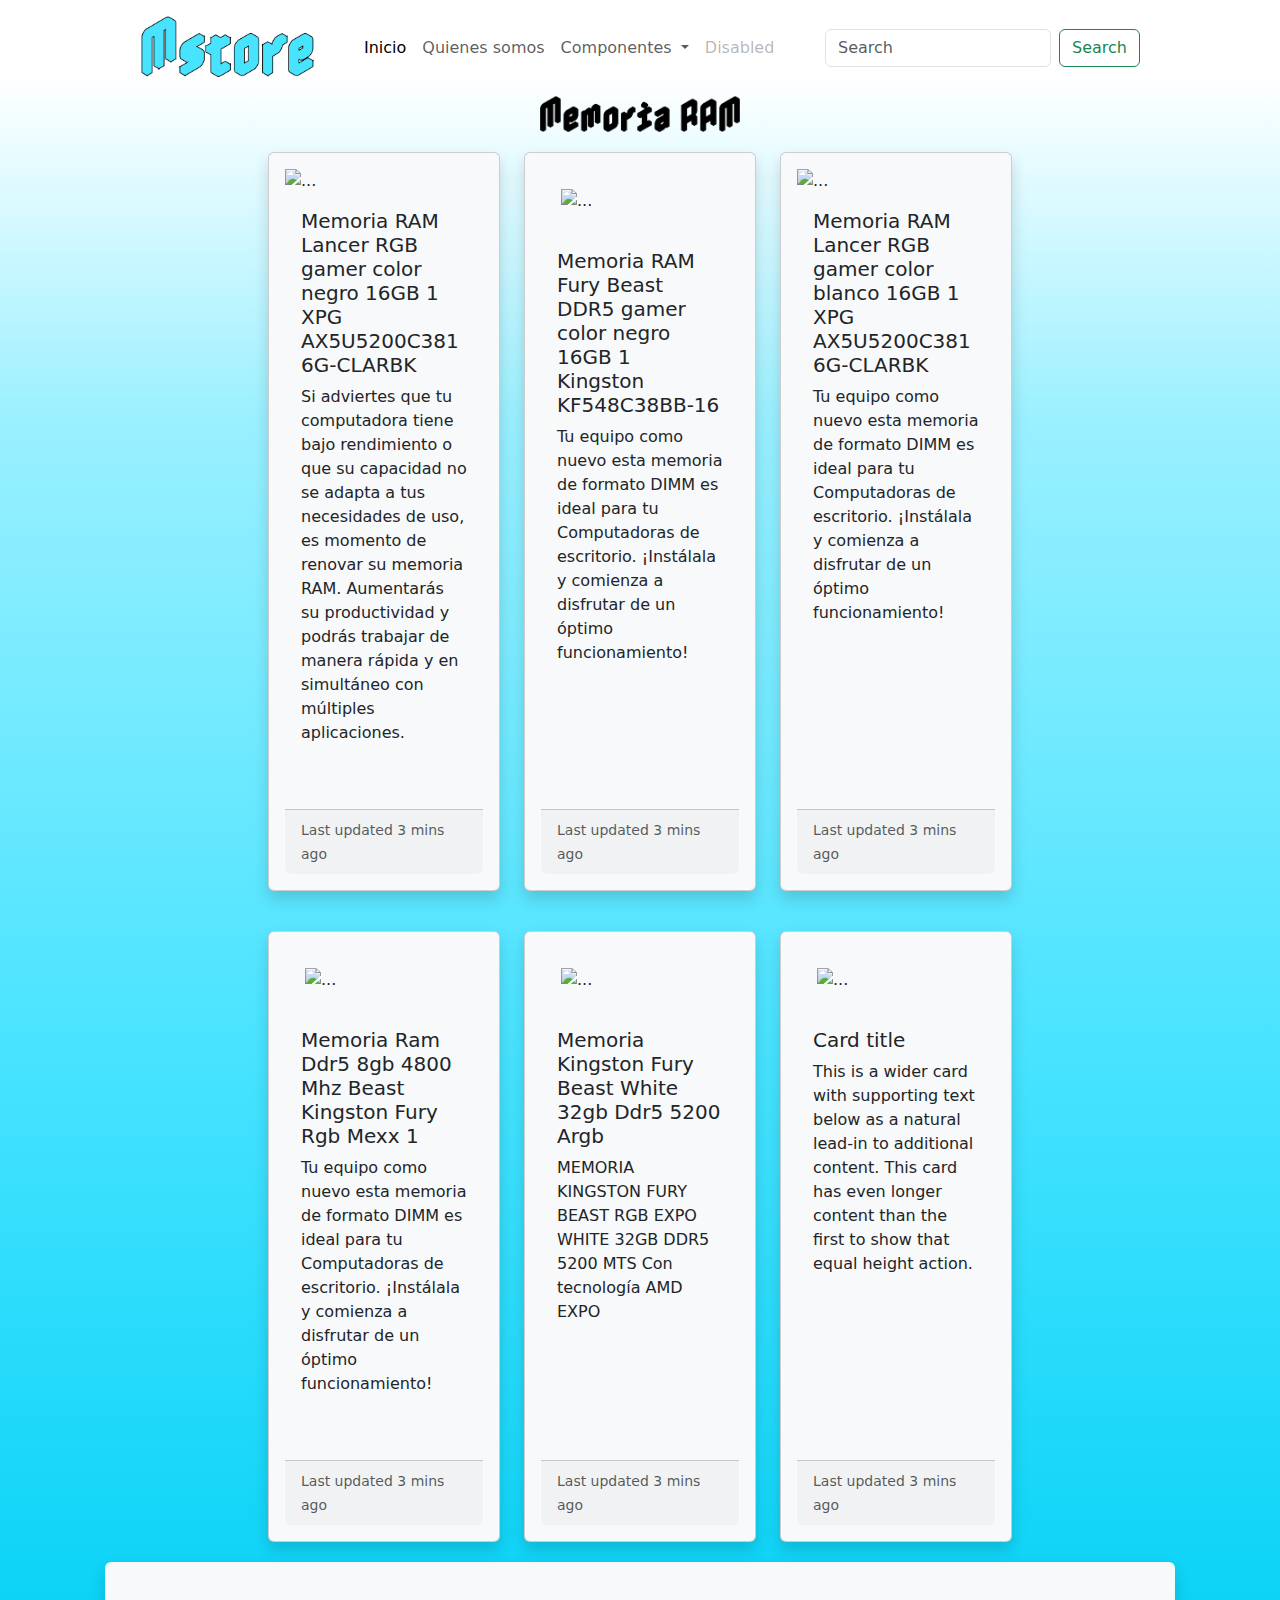
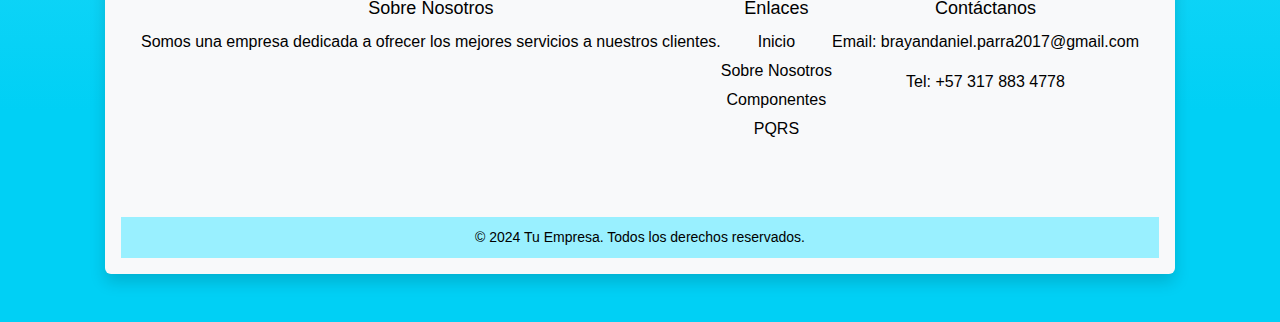
==== memorias-ram.html @ 0d18f888 "Se agrega el proyecto" ====
<!DOCTYPE html>
<html lang="en">
<head>
    <meta charset="UTF-8">
    <meta name="viewport" content="width=device-width, initial-scale=1.0">
    <title>Mundo Tecnologico</title>
    <link rel="icon" href="img/logo3.ico">
    <link rel="stylesheet" href="css/style.css">
    <link href="https://cdn.jsdelivr.net/npm/bootstrap@5.3.3/dist/css/bootstrap.min.css" rel="stylesheet" integrity="sha384-QWTKZyjpPEjISv5WaRU9OFeRpok6YctnYmDr5pNlyT2bRjXh0JMhjY6hW+ALEwIH" crossorigin="anonymous">
</head>
<body>
  <!-- Inicio del header -->
    <nav class="navbar navbar-expand-lg bg-transparent header ">
        <div class="container-fluid">
          <a class="navbar-brand" href="#">
            <img src="./img/Mstore azul sin punto.png" alt="" width="200px">
          </a>
          <button class="navbar-toggler" type="button" data-bs-toggle="collapse" data-bs-target="#navbarSupportedContent" aria-controls="navbarSupportedContent" aria-expanded="false" aria-label="Toggle navigation">
            <span class="navbar-toggler-icon"></span>
          </button>
          <div class="collapse navbar-collapse" id="navbarSupportedContent">
            <ul class="navbar-nav me-auto mb-2 mb-lg-0">
              <li class="nav-item">
                <a class="nav-link active" aria-current="page" href="index.html">Inicio</a>
              </li>
              <li class="nav-item">
                <a class="nav-link" href="#">Quienes somos</a>
              </li>
              <li class="nav-item dropdown">
                <a class="nav-link dropdown-toggle" href="#" role="button" data-bs-toggle="dropdown" aria-expanded="false">
                  Componentes
                </a>
                <ul class="dropdown-menu">
                  <li><a class="dropdown-item" href="procesadores.html">Procesadores (CPUs)</a></li>
                  <li><a class="dropdown-item" href="tarjetas-g.html">Tarjetas gráficas (GPUs)</a></li>
                  <li><a class="dropdown-item" href="placas-base.html">Placas base (Motherboards)</a></li>
                  <li><a class="dropdown-item" href="memorias-ram.html">Memoria RAM</a></li>
                  <li><a class="dropdown-item" href="discos-duros.html">Discos duros y SSDs</a></li>
                  <li><a class="dropdown-item" href="tarjetas-m.html">Tarjetas madre adicionales</a></li>
                  
                </ul>
              </li>
              <li class="nav-item">
                <a class="nav-link disabled" aria-disabled="true">Disabled</a>
              </li>
            </ul>
            <form class="d-flex" role="search">
              <input class="form-control me-2" type="search" placeholder="Search" aria-label="Search">
              <button class="btn btn-outline-success" type="submit">Search</button>
            </form>
          </div>
        </div>
      </nav>

    
      <!-- Inicio de card -->
      <div>
            <img src="./img/Memoria RAM.png" alt="" width="200px">
      </div>
    
      <!-- sss -->
      <div class="row row-cols-1 row-cols-md-3 g-4 productos">
        <div class="col">
          <div class="card h-100 shadow p-3 mb-5 bg-body-tertiary rounded">
            <img src="https://http2.mlstatic.com/D_NQ_NP_897863-MLA52660355484_112022-O.webp"style="width: 300px; class="card-img-top" alt="...">
            <div class="card-body">
              <h5 class="card-title">Memoria RAM Lancer RGB gamer color negro 16GB 1 XPG AX5U5200C3816G-CLARBK</h5>
              <p class="card-text">Si adviertes que tu computadora tiene bajo rendimiento o que su capacidad no se adapta a tus necesidades de uso, es momento de renovar su memoria RAM. Aumentarás su productividad y podrás trabajar de manera rápida y en simultáneo con múltiples aplicaciones.</p>
            </div>
            <div class="card-footer">
              <small class="text-body-secondary">Last updated 3 mins ago</small>
            </div>
          </div>
        </div>
        <div class="col">
          <div class="card h-100 shadow p-3 mb-5 bg-body-tertiary rounded">
            <img src="https://http2.mlstatic.com/D_NQ_NP_662503-MLA48689385503_122021-O.webp"style="width: 300px; padding: 20px;class="card-img-top" alt="...">
            <div class="card-body">
              <h5 class="card-title">Memoria RAM Fury Beast DDR5 gamer color negro 16GB 1 Kingston KF548C38BB-16</h5>
              <p class="card-text">Tu equipo como nuevo esta memoria de formato DIMM es ideal para tu Computadoras de escritorio. ¡Instálala y comienza a disfrutar de un óptimo funcionamiento!</p>
            </div>
            <div class="card-footer">
              <small class="text-body-secondary">Last updated 3 mins ago</small>
            </div>
          </div>
        </div>
        <div class="col">
          <div class="card h-100 shadow p-3 mb-5 bg-body-tertiary rounded">
            <img src="https://http2.mlstatic.com/D_NQ_NP_998223-MLA52660480248_112022-O.webp"style="width: 300px; class="card-img-top" alt="...">
            <div class="card-body">
              <h5 class="card-title">Memoria RAM Lancer RGB gamer color blanco 16GB 1 XPG AX5U5200C3816G-CLARBK</h5>
              <p class="card-text">Tu equipo como nuevo esta memoria de formato DIMM es ideal para tu Computadoras de escritorio. ¡Instálala y comienza a disfrutar de un óptimo funcionamiento!</p>
            </div>
            <div class="card-footer">
              <small class="text-body-secondary">Last updated 3 mins ago</small>
            </div>
          </div>
        </div>
      </div>
      <div class="row row-cols-1 row-cols-md-3 g-4 productos">
        <div class="col">
          <div class="card h-100 shadow p-3 mb-5 bg-body-tertiary rounded">
            <img src="https://http2.mlstatic.com/D_NQ_NP_867048-MLU69819001961_062023-O.webp"style="width: 300px; padding: 20px; class="card-img-top" alt="...">
            <div class="card-body">
              <h5 class="card-title">Memoria Ram Ddr5 8gb 4800 Mhz Beast Kingston Fury Rgb Mexx 1</h5>
              <p class="card-text">Tu equipo como nuevo esta memoria de formato DIMM es ideal para tu Computadoras de escritorio. ¡Instálala y comienza a disfrutar de un óptimo funcionamiento!</p>
            </div>
            <div class="card-footer">
              <small class="text-body-secondary">Last updated 3 mins ago</small>
            </div>
          </div>
        </div>
        <div class="col">
          <div class="card h-100 shadow p-3 mb-5 bg-body-tertiary rounded">
            <img src="https://http2.mlstatic.com/D_NQ_NP_715182-MLU72867420324_112023-O.webp"style="width: 300px; padding: 20px; class="card-img-top" alt="...">
            <div class="card-body">
              <h5 class="card-title">Memoria Kingston Fury Beast White 32gb Ddr5 5200 Argb</h5>
              <p class="card-text">MEMORIA KINGSTON FURY BEAST RGB EXPO WHITE 32GB DDR5 5200 MTS Con tecnología AMD EXPO</p>
            </div>
            <div class="card-footer">
              <small class="text-body-secondary">Last updated 3 mins ago</small>
            </div>
          </div>
        </div>
        <div class="col">
          <div class="card h-100 shadow p-3 mb-5 bg-body-tertiary rounded">
            <img src="https://http2.mlstatic.com/D_NQ_NP_721995-MLU71048145146_082023-O.webp" style="width: 300px;  padding: 20px; class="card-img-top" alt="...">
            <div class="card-body">
              <h5 class="card-title">Card title</h5>
              <p class="card-text">This is a wider card with supporting text below as a natural lead-in to additional content. This card has even longer content than the first to show that equal height action.</p>
            </div>
            <div class="card-footer">
              <small class="text-body-secondary">Last updated 3 mins ago</small>
            </div>
          </div>
        </div>
      </div>
      <footer id="qs" class="site-footer shadow p-3 mb-5 bg-body-tertiary rounded">
        <div class="footer-container">
          <div class="footer-about">
            <h3>Sobre Nosotros</h3>
            <p>Somos una empresa dedicada a ofrecer los mejores servicios a nuestros clientes.</p>
          </div>
          
          <div class="footer-links">
            <h3>Enlaces</h3>
            <ul>
              <li><a href="index.html">Inicio</a></li>
              <li><a href="#qs">Sobre Nosotros</a></li>
              <li><a href="catalogo.html">Componentes</a></li>
              <li><a href="pqrs.html">PQRS</a></li>
            </ul>
          </div>
          
          <div class="footer-contact">
            <h3>Contáctanos</h3>
            <p>Email: brayandaniel.parra2017@gmail.com</p>
            <p>Tel: +57 317 883 4778</p>
          </div>
        </div>
        
        <div class="footer-bottom">
          <p>&copy; 2024 Tu Empresa. Todos los derechos reservados.</p>
        </div>
      </footer>
    <script src="https://cdn.jsdelivr.net/npm/bootstrap@5.3.3/dist/js/bootstrap.bundle.min.js" integrity="sha384-YvpcrYf0tY3lHB60NNkmXc5s9fDVZLESaAA55NDzOxhy9GkcIdslK1eN7N6jIeHz" crossorigin="anonymous"></script> 
</body>
</html>
---- css/style.css ----
body{
    width: 100%;
    height: 100%;
    background-color: #ffffff;
background-image: linear-gradient(180deg, #ffffff 4%, #99f0ff 22%, #47e3ff 55%, #00d0f5 89%);

    background-size:auto;
    display: flex;
    flex-direction: column;
    justify-content: flex-start;
    align-items: center;
}
/* Inicio del header */
.header{
    width: 80%;
    height: 6em;
    background-color: #A5A9B6;
    display: flex;
    flex-direction: row;
    justify-content: center;
    align-items: center;
    position:static;
}
/* Inicio del nav*/
.barnav{
    width: 60%;
    height: 80%;
    display: flex;
    flex-direction: row;
    justify-content: center;
    align-items: center;
    flex-wrap: wrap;
}
/* Inicio de card */
.productos{
    width: 60%;
    height: 80%;
    padding-bottom: 20px;
    padding-top: 20px;
    
  
}



.preview-button:hover {
    background-color: #ffff00; /* Color más oscuro cuando se pasa el cursor */

}
.preview-button {
    background-color: #000; /* Verde agradable */
    color: rgb(255, 255, 255); /* Texto blanco */
    border: none; /* Sin borde */
    padding: 10px 20px; /* Espaciado interno */
    text-align: center; /* Centrar el texto */
    font-size: 16px; /* Tamaño de la fuente */
    border-radius: 5px; /* Bordes redondeados */
    cursor: pointer; /* Cambiar cursor a mano */
    transition: background-color 0.3s ease; /* Suavizar el cambio de color al pasar el cursor */
}

.preview-button:hover {
    background-color: #ffff00; /* Color más oscuro cuando se pasa el cursor */
    color: #000;
}



/* Inicio del footer */
.site-footer {
    background-color: #fff; /* Fondo oscuro */
    color: rgb(0, 0, 0); /* Texto en blanco */
    padding: 20px 0; /* Espaciado superior e inferior */
    text-align: center; /* Centrado del texto */
    font-family: Arial, sans-serif; /* Fuente simple */
}

.footer-container {
    display: flex;
    justify-content: space-around; /* Espaciado uniforme entre secciones */
    flex-wrap: wrap; /* Hacer que los elementos se ajusten en pantallas pequeñas */
    padding: 20px;
    max-width: 1200px; /* Ancho máximo */
    margin: 0 auto; /* Centrar el contenido */
}

.footer-about, .footer-links, .footer-contact {
    margin-bottom: 20px;
}

.footer-about h3, .footer-links h3, .footer-contact h3 {
    margin-bottom: 10px;
    font-size: 18px;
}

.footer-links ul {
    list-style-type: none; /* Sin puntos en la lista */
    padding: 0;
}

.footer-links ul li {
    margin: 5px 0;
}

.footer-links ul li a {
    color: #000;
    text-decoration: none;
}

.footer-links ul li a:hover {
    text-decoration: underline; /* Subrayado al pasar el cursor */
}

.footer-bottom {
    background-color: #99F0FF; /* Fondo más oscuro para el pie inferior */
    padding: 10px;
    margin-top: 20px;
}

.footer-bottom p {
    margin: 0;
    font-size: 14px;
}
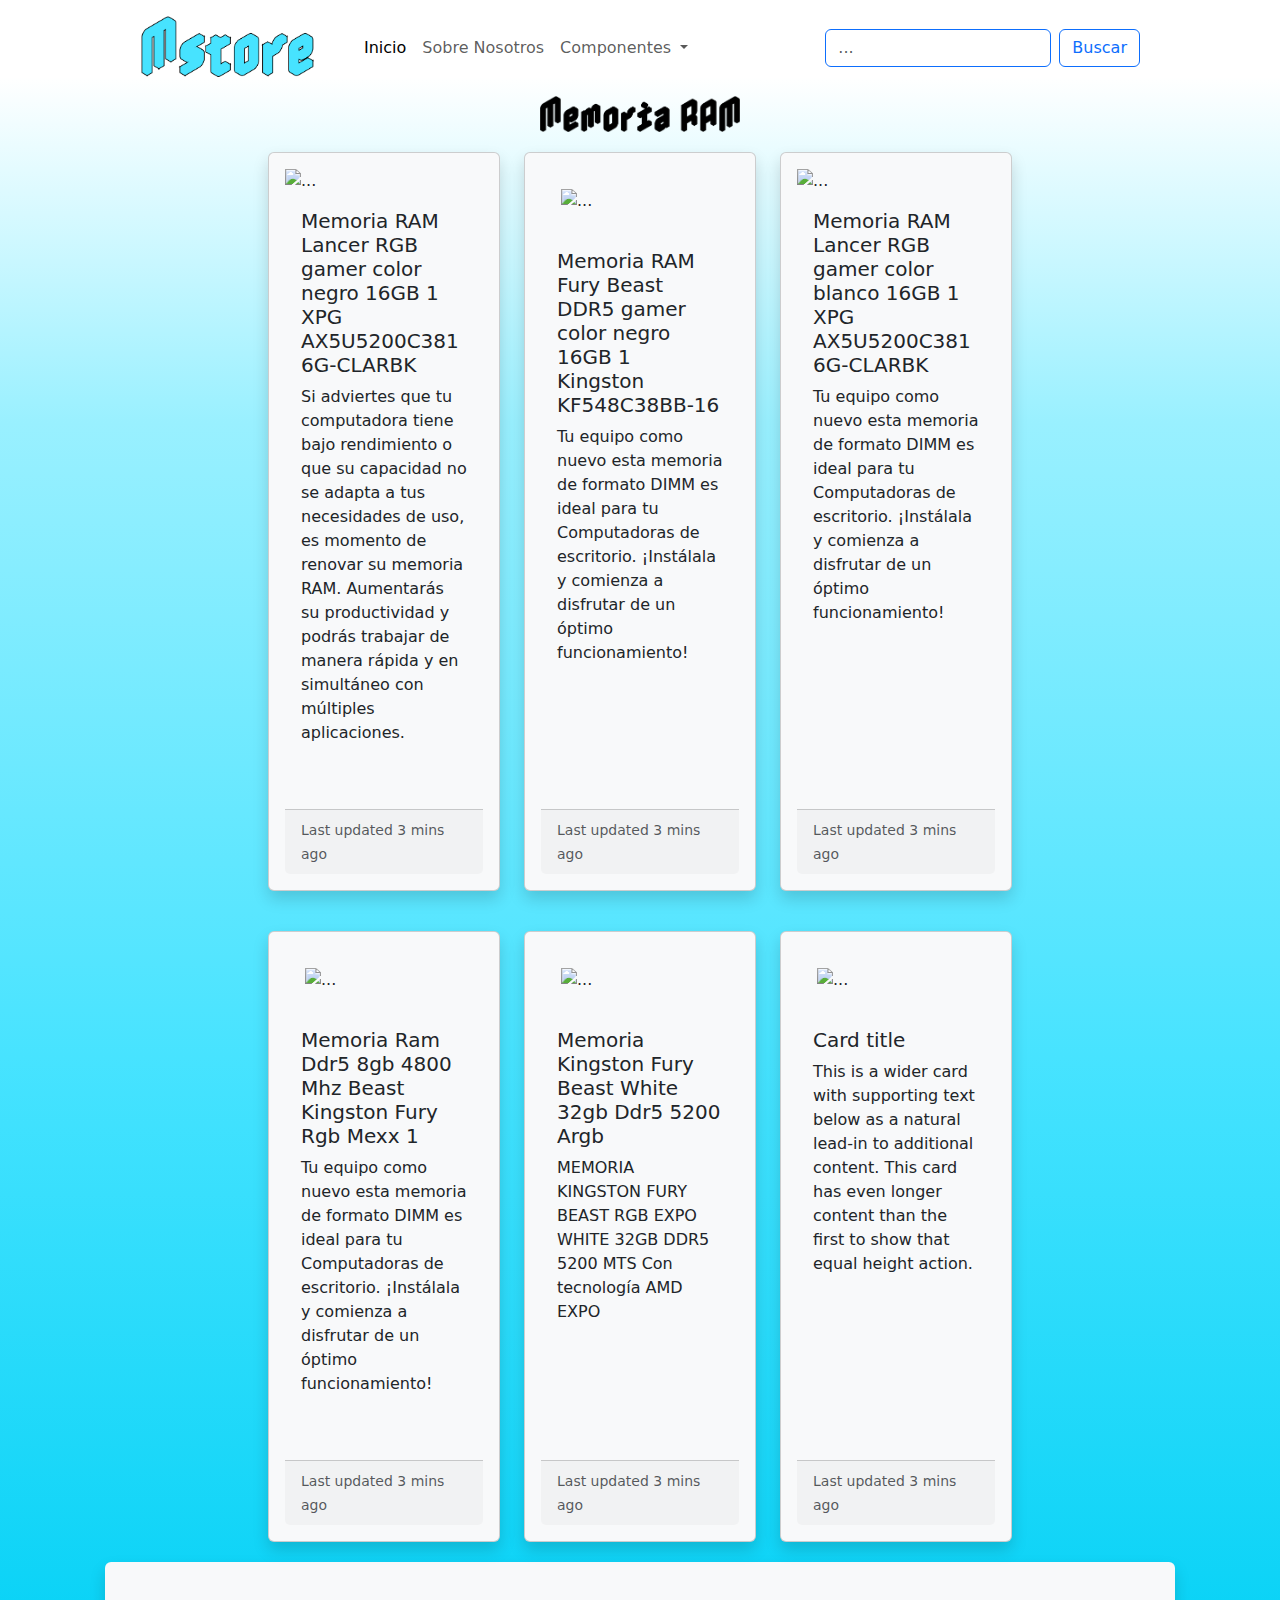
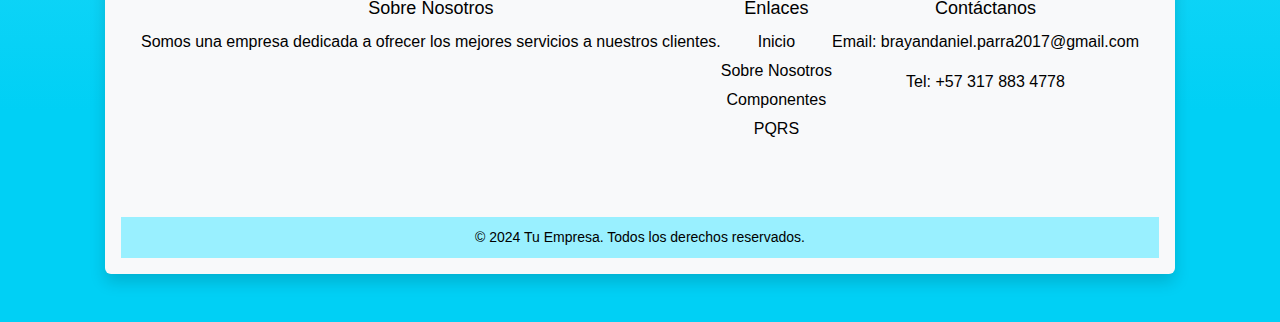
==== commit 3e5b0f5d: "Modificaciones en la barra de navegacion" ====
--- a/memorias-ram.html
+++ b/memorias-ram.html
@@ -10,49 +10,51 @@
 </head>
 <body>
   <!-- Inicio del header -->
-    <nav class="navbar navbar-expand-lg bg-transparent header ">
-        <div class="container-fluid">
-          <a class="navbar-brand" href="#">
-            <img src="./img/Mstore azul sin punto.png" alt="" width="200px">
-          </a>
-          <button class="navbar-toggler" type="button" data-bs-toggle="collapse" data-bs-target="#navbarSupportedContent" aria-controls="navbarSupportedContent" aria-expanded="false" aria-label="Toggle navigation">
-            <span class="navbar-toggler-icon"></span>
-          </button>
-          <div class="collapse navbar-collapse" id="navbarSupportedContent">
-            <ul class="navbar-nav me-auto mb-2 mb-lg-0">
-              <li class="nav-item">
-                <a class="nav-link active" aria-current="page" href="index.html">Inicio</a>
-              </li>
-              <li class="nav-item">
-                <a class="nav-link" href="#">Quienes somos</a>
-              </li>
-              <li class="nav-item dropdown">
-                <a class="nav-link dropdown-toggle" href="#" role="button" data-bs-toggle="dropdown" aria-expanded="false">
-                  Componentes
-                </a>
-                <ul class="dropdown-menu">
-                  <li><a class="dropdown-item" href="procesadores.html">Procesadores (CPUs)</a></li>
-                  <li><a class="dropdown-item" href="tarjetas-g.html">Tarjetas gráficas (GPUs)</a></li>
-                  <li><a class="dropdown-item" href="placas-base.html">Placas base (Motherboards)</a></li>
-                  <li><a class="dropdown-item" href="memorias-ram.html">Memoria RAM</a></li>
-                  <li><a class="dropdown-item" href="discos-duros.html">Discos duros y SSDs</a></li>
-                  <li><a class="dropdown-item" href="tarjetas-m.html">Tarjetas madre adicionales</a></li>
-                  
-                </ul>
-              </li>
-              <li class="nav-item">
-                <a class="nav-link disabled" aria-disabled="true">Disabled</a>
-              </li>
+  <nav class="navbar navbar-expand-lg bg-transparent header ">
+    <div class="container-fluid">
+      <a class="navbar-brand" href="#">
+        <img src="./img/Mstore azul sin punto.png" alt="" width="200px">
+      </a>
+      <button class="navbar-toggler" type="button" data-bs-toggle="collapse" data-bs-target="#navbarSupportedContent" aria-controls="navbarSupportedContent" aria-expanded="false" aria-label="Toggle navigation">
+        <span class="navbar-toggler-icon"></span>
+      </button>
+      <div class="collapse navbar-collapse" id="navbarSupportedContent">
+        <ul class="navbar-nav me-auto mb-2 mb-lg-0">
+          <li class="nav-item">
+            <a class="nav-link active" aria-current="page" href="index.html">Inicio</a>
+          </li>
+          <li class="nav-item">
+            <a class="nav-link" href="#qs">Sobre Nosotros</a>
+          </li>
+          <li class="nav-item dropdown">
+            <a class="nav-link dropdown-toggle" href="#" role="button" data-bs-toggle="dropdown" aria-expanded="false">
+              Componentes
+            </a>
+            <ul class="dropdown-menu">
+              <li><a class="dropdown-item" href="procesadores.html">Procesadores (CPUs)</a></li>
+              <li><a class="dropdown-item" href="tarjetas-g.html">Tarjetas gráficas (GPUs)</a></li>
+              <li><a class="dropdown-item" href="placas-base.html">Placas base (Motherboards)</a></li>
+              <li><a class="dropdown-item" href="memorias-ram.html">Memoria RAM</a></li>
+              <li><a class="dropdown-item" href="discos-duros.html">Discos duros y SSDs</a></li>
+              <li><a class="dropdown-item" href="tarjetas-m.html">Tarjetas madre adicionales</a></li>
+              
             </ul>
-            <form class="d-flex" role="search">
-              <input class="form-control me-2" type="search" placeholder="Search" aria-label="Search">
-              <button class="btn btn-outline-success" type="submit">Search</button>
-            </form>
-          </div>
-        </div>
-      </nav>
+            
+          </li>
+         
+        </ul>
+        <form class="d-flex " role="search">
+          <input class="form-control me-2 border border-primary   " type="search" placeholder="..." aria-label="Search">
+          
+          <button class="btn btn btn-outline-primary" type="submit">Buscar</button>
+          
+        </form>
+        </button>
 
-    
+      
+      </div>
+    </div>
+  </nav>
       <!-- Inicio de card -->
       <div>
             <img src="./img/Memoria RAM.png" alt="" width="200px">
